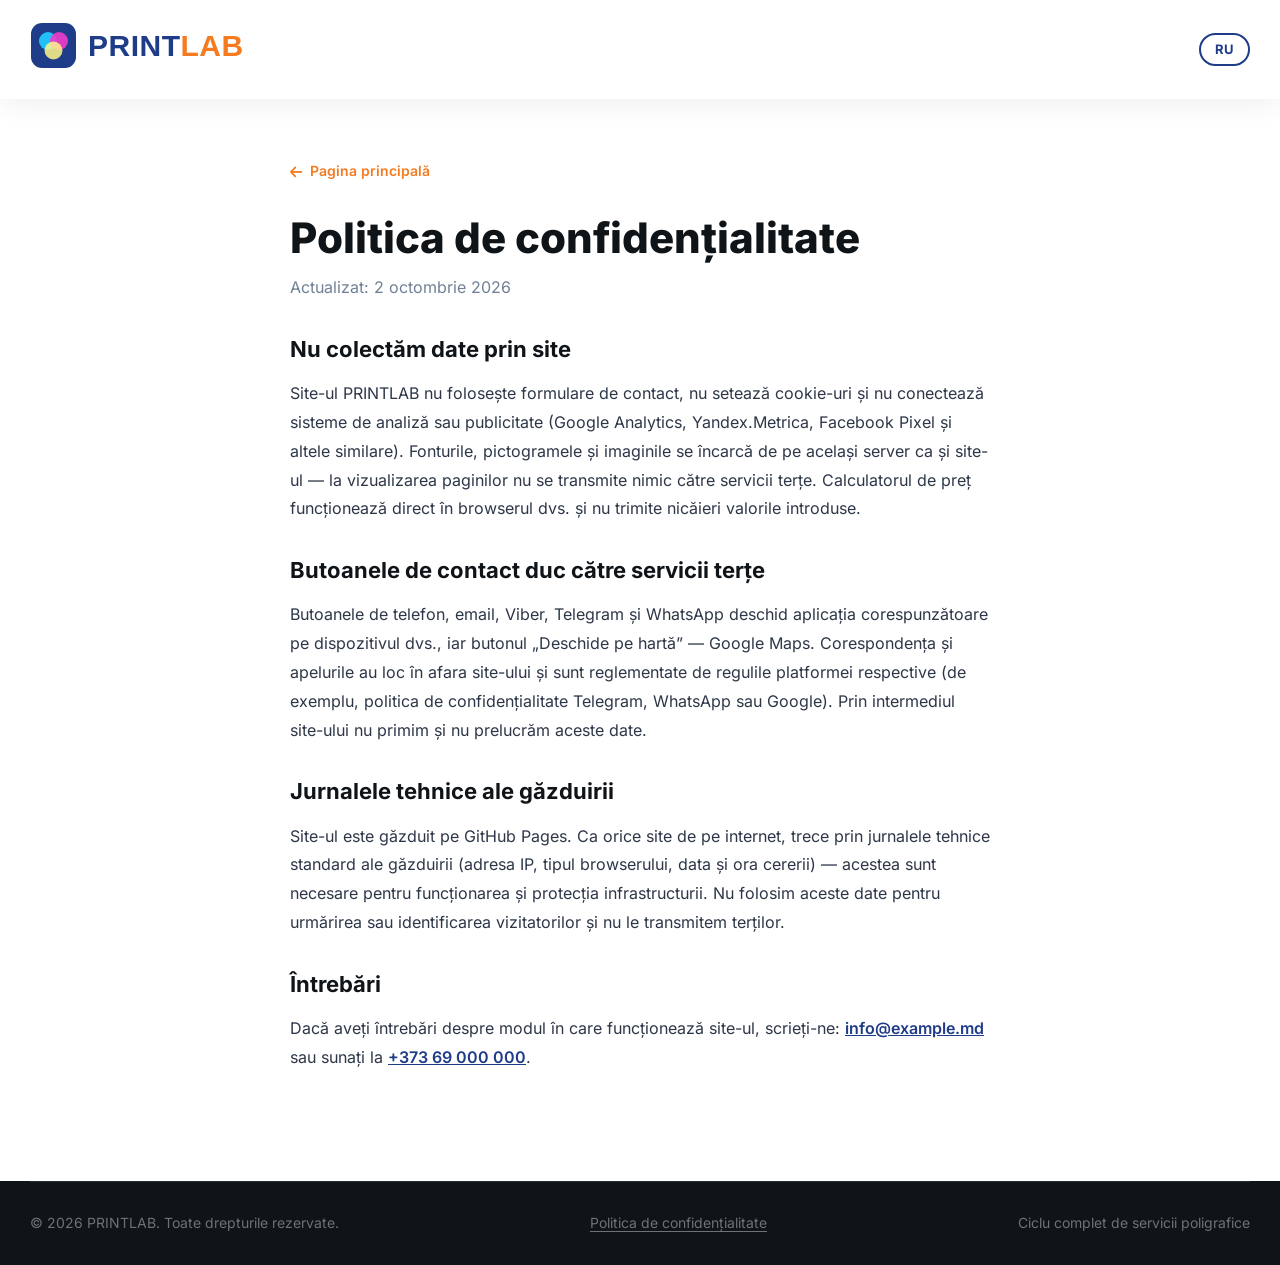
==== privacy-ro.html @ f070ddbd "Add files via upload" ====
<!DOCTYPE html>
<html lang="ro">

<head>
  <meta charset="UTF-8">
  <meta name="viewport" content="width=device-width, initial-scale=1.0">
  <!-- Демо-шаблон: не индексировать. Клиенту — удалить эту строку (см. DEMO-CHECKLIST.md) -->
  <meta name="robots" content="noindex, nofollow">
  <link rel="canonical" href="https://webonix-md.github.io/print/privacy-ro.html">
  <link rel="alternate" hreflang="ru" href="https://webonix-md.github.io/print/privacy.html">
  <link rel="alternate" hreflang="ro" href="https://webonix-md.github.io/print/privacy-ro.html">
  <meta name="description" content="Ce date colectează (și ce nu colectează) site-ul — pe scurt și sincer.">
  <title>Politica de confidențialitate — PRINTLAB</title>
  <link rel="icon" type="image/svg+xml" href="favicon.svg">
  <link rel="icon" type="image/x-icon" href="favicon.ico">
  <link rel="stylesheet" href="icons.css">
  <link rel="stylesheet" href="style.css">
</head>

<body class="privacy-body">
  <header class="privacy-header">
    <div class="privacy-header-inner">
      <a href="ro.html" class="logo">
        <img class="logo-img" src="img/logo.svg" width="274" height="51" alt="PRINTLAB — logo">
      </a>
      <a href="privacy.html" class="privacy-lang" hreflang="ru" lang="ru">RU</a>
    </div>
  </header>

  <main class="privacy">
    <a href="ro.html" class="privacy-back"><i class="fas fa-arrow-left"></i> Pagina principală</a>
    <h1>Politica de confidențialitate</h1>
    <p class="privacy-updated">Actualizat: 2 octombrie 2026</p>

    <h2>Nu colectăm date prin site</h2>
    <p>Site-ul <span data-site="brand">PRINTLAB</span> nu folosește formulare de contact, nu setează cookie-uri și nu
      conectează sisteme de analiză sau publicitate (Google Analytics, Yandex.Metrica, Facebook Pixel și altele
      similare). Fonturile, pictogramele și imaginile se încarcă de pe același server ca și site-ul — la vizualizarea
      paginilor nu se transmite nimic către servicii terțe. Calculatorul de preț funcționează direct în browserul dvs.
      și nu trimite nicăieri valorile introduse.</p>

    <h2>Butoanele de contact duc către servicii terțe</h2>
    <p>Butoanele de telefon, email, Viber, Telegram și WhatsApp deschid aplicația corespunzătoare pe dispozitivul dvs.,
      iar butonul „Deschide pe hartă” — Google Maps. Corespondența și apelurile au loc în afara site-ului și sunt
      reglementate de regulile platformei respective (de exemplu, politica de confidențialitate Telegram, WhatsApp sau
      Google). Prin intermediul site-ului nu primim și nu prelucrăm aceste date.</p>

    <h2>Jurnalele tehnice ale găzduirii</h2>
    <p>Site-ul este găzduit pe GitHub Pages. Ca orice site de pe internet, trece prin jurnalele tehnice standard ale
      găzduirii (adresa IP, tipul browserului, data și ora cererii) — acestea sunt necesare pentru funcționarea și
      protecția infrastructurii. Nu folosim aceste date pentru urmărirea sau identificarea vizitatorilor și nu le
      transmitem terților.</p>

    <h2>Întrebări</h2>
    <p>Dacă aveți întrebări despre modul în care funcționează site-ul, scrieți-ne:
      <a href="mailto:info@example.md" data-site-href="email" data-site="email">info@example.md</a> sau sunați la
      <a href="tel:+37369000000" data-site-href="phone" data-site="phone">+373 69 000 000</a>.</p>
  </main>

  <footer class="footer">
    <div class="footer-bottom">
      <p>&copy; <span data-site="year">2026</span> <span data-site="brand">PRINTLAB</span>. Toate drepturile rezervate.</p>
      <p><a href="privacy-ro.html">Politica de confidențialitate</a></p>
      <p>Ciclu complet de servicii poligrafice</p>
    </div>
  </footer>

  <script src="js/site-data.js"></script>
</body>

</html>
---- icons.css ----
/*!
 * Font Awesome Free 6.4.0 — локальный сабсет (только используемые иконки)
 * License - https://fontawesome.com/license/free (Icons: CC BY 4.0, Fonts: SIL OFL 1.1, Code: MIT License)
 * Copyright 2023 Fonticons, Inc.
 * Нужна новая иконка: добавьте её в fonts/fa-*-subset.woff2 (pyftsubset) и правило ниже.
 */
@font-face{font-family:"Font Awesome 6 Free";font-style:normal;font-weight:900;font-display:block;src:url(fonts/fa-solid-subset.woff2) format("woff2")}
@font-face{font-family:"Font Awesome 6 Brands";font-style:normal;font-weight:400;font-display:block;src:url(fonts/fa-brands-subset.woff2) format("woff2")}
.fa,.fab,.fas{-moz-osx-font-smoothing:grayscale;-webkit-font-smoothing:antialiased;display:var(--fa-display,inline-block);font-style:normal;font-variant:normal;line-height:1;text-rendering:auto}
.fa,.fas{font-family:"Font Awesome 6 Free";font-weight:900}
.fab{font-family:"Font Awesome 6 Brands";font-weight:400}
.fa-box:before{content:"\f466"}
.fa-check:before{content:"\f00c"}
.fa-clock:before{content:"\f017"}
.fa-cogs:before{content:"\f085"}
.fa-comments:before{content:"\f086"}
.fa-cut:before{content:"\f0c4"}
.fa-envelope:before{content:"\f0e0"}
.fa-expand:before{content:"\f065"}
.fa-file-alt:before{content:"\f15c"}
.fa-images:before{content:"\f302"}
.fa-laptop:before{content:"\f109"}
.fa-map-marker-alt:before{content:"\f3c5"}
.fa-phone:before{content:"\f095"}
.fa-phone-alt:before{content:"\f879"}
.fa-print:before{content:"\f02f"}
.fa-search:before{content:"\f002"}
.fa-star:before{content:"\f005"}
.fa-th-large:before{content:"\f009"}
.fa-external-link-alt:before{content:"\f35d"}
.fa-arrow-left:before{content:"\f060"}
.fa-telegram:before{content:"\f2c6"}
.fa-viber:before{content:"\f409"}
.fa-whatsapp:before{content:"\f232"}
---- style.css ----
/* Inter (variable 300–900), cyrillic — локально, без Google Fonts */
@font-face {
  font-family: 'Inter';
  font-style: normal;
  font-weight: 300 900;
  font-display: swap;
  src: url('fonts/inter-cyrillic.woff2') format('woff2');
  unicode-range: U+0301, U+0400-045F, U+0490-0491, U+04B0-04B1, U+2116;
}

/* Inter (variable 300–900), latin-ext — локально, без Google Fonts */
@font-face {
  font-family: 'Inter';
  font-style: normal;
  font-weight: 300 900;
  font-display: swap;
  src: url('fonts/inter-latin-ext.woff2') format('woff2');
  unicode-range: U+0100-02BA, U+02BD-02C5, U+02C7-02CC, U+02CE-02D7, U+02DD-02FF, U+0304, U+0308, U+0329, U+1D00-1DBF, U+1E00-1E9F, U+1EF2-1EFF, U+2020, U+20A0-20AB, U+20AD-20C0, U+2113, U+2C60-2C7F, U+A720-A7FF;
}

/* Inter (variable 300–900), latin — локально, без Google Fonts */
@font-face {
  font-family: 'Inter';
  font-style: normal;
  font-weight: 300 900;
  font-display: swap;
  src: url('fonts/inter-latin.woff2') format('woff2');
  unicode-range: U+0000-00FF, U+0131, U+0152-0153, U+02BB-02BC, U+02C6, U+02DA, U+02DC, U+0304, U+0308, U+0329, U+2000-206F, U+20AC, U+2122, U+2191, U+2193, U+2212, U+2215, U+FEFF, U+FFFD;
}
* {
  margin: 0;
  padding: 0;
  box-sizing: border-box;
}

:root {
  --primary: #1F3C88;
  --primary-light: #2c5282;
  --accent: #F47B20;
  --accent-light: #ff8c5a;
  --dark: #0f1419;
  --text: #2d3748;
  --text-light: #718096;
  --bg: #f7fafc;
  --white: #ffffff;
  --success: #48bb78;
}

html {
  scroll-behavior: smooth;
}

body {
  font-family: 'Inter', sans-serif;
  color: var(--text);
  line-height: 1.6;
  background: var(--bg);
}

.visually-hidden {
  position: absolute;
  overflow: hidden;
  margin: -1px;
  border: 0;
  padding: 0;
  width: 1px;
  height: 1px;
  clip: rect(0 0 0 0);
}

/* Header */
.header {
  position: fixed;
  top: 0;
  left: 0;
  right: 0;
  background: rgba(255, 255, 255, 0.98);
  backdrop-filter: blur(20px);
  box-shadow: 0 2px 30px rgba(0, 0, 0, 0.08);
  z-index: 1000;
}

.header-top {
  background: var(--primary);
  color: white;
  padding: 8px 0;
  font-size: 14px;
}

.header-top-container {
  max-width: 1460px;
  margin: 0 auto;
  padding: 0 30px;
  display: flex;
  justify-content: space-between;
  align-items: center;
  gap: 70px;
}

.header-top-left {
  display: flex;
  gap: 30px;
}

.header-top-left span {
  display: flex;
  align-items: center;
  gap: 8px;
}

.header-main {
  max-width: 1460px;
  margin: 0 auto;
  padding: 20px 30px;
  display: flex;
  justify-content: space-between;
  align-items: center;
}

.header-top-right {
  display: flex;
  gap: 10px;
}

.fab {
  color: var(--white);
  font-size: 16px;
}

.schedule,
.address {
  display: flex;
  column-gap: 10px;
  align-items: start;
}

.schedule i,
.address i {
  padding-top: 3px;
}

.logo-img {
  width: 100%;
}

.nav {
  display: flex;
  gap: 35px;
}

.nav a {
  text-decoration: none;
  color: var(--text);
  font-weight: 600;
  font-size: 14px;
  transition: all 0.3s;
  position: relative;
  text-transform: uppercase;
  letter-spacing: 0.5px;
}

.nav a:hover {
  color: var(--accent);
}

.nav a::after {
  content: '';
  position: absolute;
  bottom: -5px;
  left: 0;
  width: 0;
  height: 2px;
  background: var(--accent);
  transition: width 0.3s;
}

.nav a:hover::after {
  width: 100%;
}

.header-actions {
  display: flex;
  align-items: center;
  gap: 20px;
}

.phone-block {
  text-align: right;
}

.phone-number {
  font-size: 18px;
  font-weight: 700;
  color: var(--primary);
  text-decoration: none;
  display: block;
}

.phone-number:hover {
  color: var(--accent);
}

@media (max-width: 550px) {
  .phone-number {
    display: none;
  }
}

.phone-label {
  font-size: 11px;
  color: var(--text-light);
}

.btn {
  padding: 14px 28px;
  border-radius: 8px;
  font-weight: 600;
  font-size: 14px;
  cursor: pointer;
  transition: all 0.3s;
  border: none;
  text-decoration: none;
  display: inline-flex;
  align-items: center;
  gap: 8px;
}

.btn-primary {
  background: linear-gradient(135deg, var(--accent), var(--accent-light));
  color: var(--white);
  box-shadow: 0 8px 25px rgba(255, 107, 53, 0.3);
}

.btn-primary:hover {
  transform: translateY(-2px);
  box-shadow: 0 12px 35px rgba(255, 107, 53, 0.4);
}

.btn-outline {
  background: transparent;
  color: var(--primary);
  border: 2px solid var(--primary);
}

.btn-outline:hover {
  background: var(--primary);
  color: var(--white);
}

.btn-large {
  padding: 18px 36px;
  font-size: 16px;
}

.burger {
  display: none;
  flex-direction: column;
  gap: 6px;
  cursor: pointer;
}

.burger span {
  width: 28px;
  height: 3px;
  background: var(--primary);
  border-radius: 3px;
  transition: all 0.3s;
}

.mobile-menu {
  position: fixed;
  top: 135px;
  left: 0;
  right: 0;
  background: var(--white);
  padding: 30px;
  padding-top: 60px;
  box-shadow: 0 20px 50px rgba(0, 0, 0, 0.1);
  transform: translateY(-150%);
  opacity: 0;
  visibility: hidden;
  transition: all 0.4s ease;
  z-index: 999;
}

.mobile-menu.active {
  transform: translateY(0);
  opacity: 1;
  visibility: visible;
}

.mobile-menu a {
  display: block;
  padding: 15px 0;
  border-bottom: 1px solid #eee;
  text-decoration: none;
  color: var(--text);
  font-weight: 600;
  text-align: center;
}

/* Hero */
.hero {
  background: linear-gradient(135deg, var(--primary) 0%, var(--primary-light) 50%, #1a365d 100%);
  padding: 180px 30px 100px;
  position: relative;
  overflow: hidden;
}

.hero-img {
  position: absolute;
  top: 136px;
  right: 0;
}

.hero-container {
  max-width: 1400px;
  margin: 0 auto;
  z-index: 1;
}

.hero-content {
  max-width: 600px;

}

.hero-badge {
  display: inline-flex;
  align-items: center;
  gap: 10px;
  background: rgba(255, 255, 255, 0.1);
  backdrop-filter: blur(10px);
  padding: 10px 20px;
  border-radius: 50px;
  color: var(--accent-light);
  font-size: 14px;
  font-weight: 600;
  margin-bottom: 30px;
  border: 1px solid rgba(255, 255, 255, 0.2);
}

.hero h1 {
  font-size: 56px;
  font-weight: 700;
  color: var(--white);
  line-height: 1.1;
  margin-bottom: 24px;
}

.hero h1 span {
  color: var(--accent);
  position: relative;
}

.hero-description {
  font-size: 18px;
  color: rgba(255, 255, 255, 0.85);
  margin-bottom: 40px;
  line-height: 1.8;
}

.hero-features {
  display: flex;
  gap: 40px;
  flex-wrap: wrap;
}

.hero-feature {
  display: flex;
  align-items: center;
  gap: 12px;
  color: rgba(255, 255, 255, 0.9);
  font-size: 14px;
  font-weight: 300;
}

.hero-feature i {
  width: 40px;
  height: 40px;
  border-radius: 10px;
  display: flex;
  align-items: center;
  justify-content: center;
  color: var(--accent);
  font-size: 18px;
}

.hero-buttons {
  display: flex;
  gap: 20px;
  flex-wrap: wrap;
}

.hero-image {
  position: relative;
}

.hero-image img {
  width: 100%;
  border-radius: 24px;
  box-shadow: 0 50px 100px rgba(0, 0, 0, 0.4);
}

.section-header {
  text-align: center;
  max-width: 700px;
  margin: 0 auto 80px;
}

.section-tag {
  display: inline-flex;
  align-items: center;
  gap: 8px;
  padding: 10px 24px;
  background: rgba(255, 107, 53, 0.1);
  color: var(--accent);
  border-radius: 50px;
  font-weight: 700;
  font-size: 13px;
  margin-bottom: 20px;
  text-transform: uppercase;
  letter-spacing: 1px;
}

.contact-tag {
  justify-self: center;
  display: flex;
}

.section-title {
  font-size: 42px;
  font-weight: 800;
  color: var(--dark);
  margin-bottom: 20px;
  line-height: 1.2;
}

.section-subtitle {
  font-size: 18px;
  color: var(--text-light);
}



/* Services */
.services {
  padding: 100px 30px;
  background: var(--bg);
}

.services-grid {
  max-width: 1400px;
  margin: 0 auto;
  display: grid;
  grid-template-columns: repeat(4, 1fr);
  gap: 25px;
}

.service-card {
  background: var(--white);
  border-radius: 20px;
  overflow: hidden;
  box-shadow: 0 10px 40px rgba(0, 0, 0, 0.06);
  transition: all 0.4s ease;

}

.service-card:hover {
  transform: translateY(-20px);
  box-shadow: 0 30px 60px rgba(0, 0, 0, 0.12);
}

.service-img {
  width: 100%;
  height: auto;
  object-fit: cover;
  transition: all 0.4s ease;
}

.service-img-mob {
  display: none;
}

.service-content {
  padding: 25px;
}

.service-content h3 {
  font-size: 20px;
  font-weight: 700;
  color: var(--dark);
  margin-bottom: 10px;
}

.service-content p {
  font-size: 15px;
  color: var(--text-light);
  margin-bottom: 15px;
  line-height: 1.6;
}

.service-features {
  list-style: none;
  margin-bottom: 20px;
}

.service-features li {
  font-size: 14px;
  color: var(--text);
  padding: 4px 0;
  display: flex;
  align-items: center;
  gap: 8px;
}

.service-features li i {
  color: var(--success);
  font-size: 10px;
}

.service-btn {
  width: 100%;
  padding: 12px;
  background: var(--primary);
  color: white;
  border: none;
  border-radius: 8px;
  font-weight: 600;
  font-size: 14px;
  text-align: center;
}

/* Process */
.process {
  padding: 100px 30px;
  background: var(--white);
}

.process-grid {
  max-width: 1400px;
  margin: 0 auto;
  display: grid;
  grid-template-columns: repeat(5, 1fr);
  gap: 20px;
}

.process-card {
  background: var(--white);
  padding: 40px 20px;
  border-radius: 20px;
  text-align: center;
  box-shadow: 0 10px 40px rgba(0, 0, 0, 0.08);
  transition: all 0.4s ease;
  position: relative;
  border: 2px solid transparent;
}

.process-card:hover {
  transform: translateY(-20px);
  border-color: var(--accent);
  box-shadow: 0 30px 60px rgba(0, 0, 0, 0.15);
}

.process-number {
  position: absolute;
  top: -20px;
  left: 50%;
  transform: translateX(-50%);
  width: 50px;
  height: 50px;
  background: linear-gradient(135deg, #ff4603, var(--accent));
  border-radius: 50%;
  display: flex;
  align-items: center;
  justify-content: center;
  color: white;
  font-weight: 800;
  font-size: 20px;
  box-shadow: 0 10px 30px rgba(255, 107, 53, 0.4);
}

.process-icon {
  width: 80px;
  height: 80px;
  background: linear-gradient(135deg, rgba(30, 58, 95, 0.1), rgba(255, 107, 53, 0.1));
  border-radius: 20px;
  display: flex;
  align-items: center;
  justify-content: center;
  margin: 20px auto 25px;
  font-size: 32px;
  color: var(--primary);
  transition: all 0.3s;
}

.process-card:hover .process-icon {
  background: linear-gradient(135deg, #ff4603, var(--accent));
  color: var(--white);
}

.process-card h3 {
  font-size: 18px;
  font-weight: 700;
  color: var(--dark);
  margin-bottom: 12px;
}

.process-card p {
  font-size: 14px;
  color: var(--text-light);
  line-height: 1.7;
}

/* Equipment */
.equipment {
  padding: 100px 30px;
  background: var(--white);
}

.equipment-container {
  max-width: 1400px;
  margin: 0 auto;
  display: grid;
  grid-template-columns: 1fr 1fr;
  gap: 80px;
  align-items: center;
}

.equipment-content h2 {
  font-size: 42px;
  font-weight: 800;
  color: var(--dark);
  margin-bottom: 24px;
  line-height: 1.2;
}

.equipment-content h2 span {
  color: var(--accent);
}

.equipment-content>p {
  font-size: 16px;
  color: var(--text-light);
  margin-bottom: 40px;
  line-height: 1.8;
}

.equipment-list {
  display: flex;
  flex-direction: column;
  gap: 20px;
}

.equipment-item {
  display: flex;
  gap: 20px;
  padding: 20px;
  background: var(--bg);
  border-radius: 16px;
  transition: all 0.3s;
  border-left: 4px solid transparent;
  border-bottom: 4px solid transparent;
}

.equipment-item:hover {
  border-left-color: var(--accent);
  border-bottom-color: var(--accent);
  transform: translateX(20px);
}

.equipment-icon {
  width: 50px;
  height: 50px;
  background: linear-gradient(135deg, #ff4603, var(--accent));
  border-radius: 12px;
  display: flex;
  align-items: center;
  justify-content: center;
  color: white;
  font-size: 20px;
  flex-shrink: 0;
}

.equipment-info h4 {
  font-size: 18px;
  font-weight: 700;
  color: var(--dark);

}

.equipment-info p {
  font-size: 14px;
  color: var(--text-light);
}

.equipment-image img {
  width: 100%;
  border-radius: 24px;
  box-shadow: 0 30px 60px rgba(0, 0, 0, 0.15);
}

/* Portfolio */
.portfolio {
  padding: 100px 30px;
  background: var(--bg);
}

.portfolio-grid {
  max-width: 1400px;
  margin: 0 auto;
  display: grid;
  grid-template-columns: repeat(4, 1fr);
  gap: 20px;
}

.portfolio-item {
  position: relative;
  border-radius: 16px;
  overflow: hidden;
  aspect-ratio: 1;
  cursor: pointer;
}

.portfolio-item img {
  width: 100%;
  height: 100%;
  object-fit: cover;
  transition: transform 0.5s;
}

.portfolio-item:hover img {
  transform: scale(1.1);
}

.portfolio-overlay {
  position: absolute;
  top: 0;
  left: 0;
  right: 0;
  bottom: 0;
  background: linear-gradient(to top, rgba(30, 58, 95, 0.9), transparent);
  display: flex;
  flex-direction: column;
  justify-content: flex-end;
  padding: 25px;
  opacity: 0;
  transition: opacity 0.3s;
}

.portfolio-item:hover .portfolio-overlay {
  opacity: 1;
}

.portfolio-overlay h3 {
  color: white;
  font-size: 18px;
  font-weight: 700;
  margin-bottom: 5px;
}

.portfolio-overlay p {
  color: rgba(255, 255, 255, 0.8);
  font-size: 14px;
}

/* Calculator */
.calculator {
  padding: 100px 30px;
  background: linear-gradient(135deg, var(--primary), var(--primary-light));
}

.calculator-container {
  max-width: 1000px;
  margin: 0 auto;
  background: white;
  border-radius: 30px;
  padding: 60px;
  box-shadow: 0 50px 100px rgba(0, 0, 0, 0.2);
}

.calculator h2 {
  text-align: center;
  font-size: 36px;
  font-weight: 800;
  color: var(--dark);
  margin-bottom: 10px;
}

.calculator>p {
  text-align: center;
  color: var(--text-light);
  margin-bottom: 40px;
}

.calc-form {
  display: grid;
  grid-template-columns: repeat(3, 1fr);
  gap: 25px;
  margin-bottom: 30px;
}

.calc-group {
  display: flex;
  flex-direction: column;
  gap: 8px;
}

.calc-group label {
  font-size: 14px;
  font-weight: 600;
  color: var(--dark);
}

.calc-group select, .calc-group input {
  padding: 15px;
  border: 2px solid #e2e8f0;
  border-radius: 12px;
  font-size: 15px;
  font-family: inherit;
}

.calc-group select:focus, .calc-group input:focus {
  outline: none;
  border-color: var(--accent);
}

.calc-result {
  background: var(--bg);
  padding: 30px;
  border-radius: 20px;
  display: flex;
  justify-content: space-between;
  align-items: center;
}

.calc-price {
  font-size: 14px;
  color: var(--text-light);
}

.calc-price span {
  font-size: 36px;
  font-weight: 800;
  color: var(--accent);
}

@media (max-width: 768px) {
  .calculator-container {
    padding: 20px;
  }

  .calc-result {
    padding: 20px;
    flex-direction: column;
    row-gap: 20px;
  }

  .calc-price,
  .calc-result button,
  .calc-result a {
    max-width: 500px;
    width: 100%;
  }
}


/* Testimonials */
.testimonials {
  padding: 100px 30px;
  background: var(--white);
}

.testimonials-grid {
  max-width: 1400px;
  margin: 0 auto;
  display: grid;
  grid-template-columns: repeat(3, 1fr);
  gap: 30px;
}

.testimonial-card {
  background: var(--bg);
  padding: 40px;
  border-radius: 24px;
  position: relative;
}

.testimonial-card::before {
  content: '"';
  position: absolute;
  top: 20px;
  right: 30px;
  font-size: 80px;
  color: var(--accent);
  opacity: 0.2;
  font-family: Georgia, serif;
  line-height: 1;
}

.testimonial-header {
  display: flex;
  align-items: center;
  gap: 15px;
  margin-bottom: 25px;
}

.testimonial-avatar {
  width: 60px;
  height: 60px;
  border-radius: 50%;
  object-fit: cover;
  border: 3px solid var(--accent);
}

.testimonial-info h3 {
  font-size: 18px;
  font-weight: 700;
  color: var(--dark);
}

.testimonial-stars {
  color: var(--accent);
  font-size: 14px;
  margin-top: 5px;
}

.testimonial-text {
  color: var(--text);
  font-size: 15px;
  line-height: 1.8;
  font-style: italic;
}

/* Contact */
.contact {
  padding: 100px 30px;
  background: var(--bg);
}

.contact-container {
  max-width: 1400px;
  margin: 0 auto;
}

.contact-container h2 {
  font-size: 42px;
  font-weight: 800;
  color: var(--dark);
  margin-bottom: 30px;
  text-align: center;
}

.contact-info {
  display: flex;
  justify-content: space-between;
  flex-wrap: wrap;
}

.contact-item {
  display: flex;
  align-items: flex-start;
  gap: 20px;
  margin-bottom: 30px;
}

.contact-icon {
  width: 60px;
  height: 60px;
  background: linear-gradient(135deg, #ff4603, var(--accent));
  border-radius: 16px;
  display: flex;
  align-items: center;
  justify-content: center;
  color: white;
  font-size: 24px;
  flex-shrink: 0;
}

.contact-details h3 {
  font-size: 18px;
  font-weight: 700;
  color: var(--dark);
  margin-bottom: 5px;
}

.contact-details p {
  color: var(--text-light);
  font-size: 15px;
}

.contact-link {
  color: inherit;
  text-decoration: none;
}

.contact-link:hover {
  color: var(--accent);
}

.contact-form {
  background: white;
  padding: 50px;
  border-radius: 24px;
  box-shadow: 0 20px 60px rgba(0, 0, 0, 0.08);
}

.contact-form h3 {
  font-size: 24px;
  font-weight: 700;
  color: var(--dark);
  margin-bottom: 30px;
}

.form-row {
  display: grid;
  grid-template-columns: 1fr 1fr;
  gap: 20px;
  margin-bottom: 20px;
}

.form-group {
  margin-bottom: 20px;
}

.form-group label {
  display: block;
  margin-bottom: 8px;
  font-weight: 600;
  color: var(--dark);
  font-size: 14px;
}

.form-group input, .form-group textarea, .form-group select {
  width: 100%;
  padding: 16px;
  border: 2px solid #e2e8f0;
  border-radius: 12px;
  font-size: 15px;
  font-family: inherit;
  transition: border-color 0.3s;
}

.form-group input:focus, .form-group textarea:focus, .form-group select:focus {
  outline: none;
  border-color: var(--accent);
}

.form-group textarea {
  resize: vertical;
  min-height: 120px;
}

.map-section {
  width: 100%;
}

/* Плейсхолдер карты вместо iframe Google Maps: без сторонних запросов */
.map-placeholder {
  width: 100%;
  height: 420px;
  padding: 0 15px;
  background-color: #e9eef5;
  background-image:
    linear-gradient(rgba(31, 60, 136, 0.06) 2px, transparent 2px),
    linear-gradient(90deg, rgba(31, 60, 136, 0.06) 2px, transparent 2px),
    linear-gradient(rgba(31, 60, 136, 0.04) 1px, transparent 1px),
    linear-gradient(90deg, rgba(31, 60, 136, 0.04) 1px, transparent 1px);
  background-size: 120px 120px, 120px 120px, 24px 24px, 24px 24px;
  display: flex;
  align-items: center;
  justify-content: center;
  flex-direction: column;
  gap: 16px;
  color: #666;
  text-align: center;
}

.map-placeholder > i {
  font-size: 48px;
  color: var(--accent);
}

.map-address {
  font-size: 18px;
  font-weight: 600;
  color: var(--dark);
}

@media (max-width: 768px) {
  .map-placeholder {
    height: 320px;
  }
}

/* Footer */
.footer {
  background: var(--dark);
  color: white;
  padding: 0 30px 30px;
}

.footer-container {
  max-width: 1400px;
  margin: 0 auto;
  display: grid;
  grid-template-columns: 2fr 1fr 1fr 1fr;
  gap: 60px;
}

.footer-brand .logo {
  margin-bottom: 20px;
}

.footer-brand .logo-title {
  color: white;
}

.footer-brand p {
  color: rgba(255, 255, 255, 0.6);
  font-size: 14px;
  line-height: 1.8;
  margin-bottom: 25px;
}

.footer-social {
  display: flex;
  gap: 12px;
}

.footer-social a {
  width: 45px;
  height: 45px;
  background: rgba(255, 255, 255, 0.1);
  border-radius: 12px;
  display: flex;
  align-items: center;
  justify-content: center;
  color: white;
  font-size: 18px;
  transition: all 0.3s;
}

.footer-social a:hover {
  background: var(--accent);
  transform: translateY(-3px);
}

.footer h4 {
  font-size: 18px;
  font-weight: 700;
  margin-bottom: 25px;
  color: white;
}

.footer-links {
  list-style: none;
}

.footer-links li {
  margin-bottom: 12px;
}

.footer-links a {
  color: rgba(255, 255, 255, 0.6);
  text-decoration: none;
  font-size: 14px;
  transition: color 0.3s;
}

.footer-links a:hover {
  color: var(--accent);
}

.footer-bottom {
  max-width: 1400px;
  margin: 0 auto 0;
  padding-top: 30px;
  border-top: 1px solid rgba(255, 255, 255, 0.1);
  display: flex;
  justify-content: space-between;
  align-items: center;
  color: rgba(255, 255, 255, 0.4);
  font-size: 14px;
}

/* Ссылка на политику: без глобального a{color:inherit} была бы синей */
.footer-bottom a {
  color: inherit;
  text-decoration: underline;
  text-underline-offset: 3px;
  transition: color 0.3s;
}

.footer-bottom a:hover {
  color: var(--accent);
}

/* Переключатель RU / RO в верхней полосе */
.lang-switch {
  flex-shrink: 0;
  padding: 2px 10px;
  border: 1px solid rgba(255, 255, 255, 0.4);
  border-radius: 50px;
  color: var(--white);
  font-size: 12px;
  font-weight: 700;
  letter-spacing: 0.5px;
  text-decoration: none;
  transition: all 0.3s;
}

.lang-switch:hover {
  background: var(--accent);
  border-color: var(--accent);
}

/* На планшете и телефоне язык переключается из бургер-меню */
@media (max-width: 1024px) {
  .lang-switch {
    display: none;
  }
}

/* Responsive */
@media (max-width: 1280px) {
  .nav {
    gap: 20px;
  }

  .hero {
    padding: 180px 30px 30px;
  }

  .hero-container {
    display: flex;
  }

  .hero-img {
    position: static;
    margin-top: -40px;
    margin-right: -30px;
    width: 53%;
    height: 100%;
  }

  .hero h1 {
    font-size: 42px;
  }

  .services-grid {
    grid-template-columns: repeat(2, 1fr);
  }

  .process-grid {
    grid-template-columns: repeat(3, 1fr);
  }

  .equipment-container {
    grid-template-columns: 1fr;
  }

  .portfolio-grid {
    grid-template-columns: repeat(2, 1fr);
  }
}

@media (max-width: 1024px) {
  .header-top-right {
    display: none;
  }

  .header-top-right-mob {
    display: block;
  }

  .fab-mob {
    color: var(--text);
    font-size: 16px;
  }

  .nav {
    display: none;
  }

  .header-actions {
    margin-left: auto;
    margin-right: 30px;
  }

  .burger {
    display: flex;
  }

  .hero-features {
    display: none;
  }

  .services-grid {
    gap: 15px;
  }

  .service-card:hover {
    transform: translateY(0px);
  }

  .service-img:hover {
    transform: scale(1.1);
  }

  .process-card:hover {
    transform: translateY(0px);
  }

  .testimonials-grid {
    grid-template-columns: repeat(2, 1fr);
  }

  .contact-container {
    grid-template-columns: 1fr;
  }

  .footer-container {
    grid-template-columns: repeat(2, 1fr);
  }

  .calc-form {
    grid-template-columns: repeat(2, 1fr);
  }
}

@media (max-width: 900px) {
  .process-grid {
    grid-template-columns: repeat(2, 1fr);
  }
}

@media (max-width: 768px) {
  .logo {
    display: flex;
  }

  .logo-img {
    width: 70%;
  }

  .header-top {
    font-size: 12px;
  }

  .header-top-container {
    padding: 0 15px;
  }

  .header-main {
    padding: 10px 20px;
  }

  .mobile-menu {
    top: 90px;
  }

  .hero h1 {
    font-size: 40px;
  }

  .hero {
    padding: 150px 30px 50px;
  }

  .hero-container {
    justify-content: start;
    text-align: left;
  }

  .hero-description {
    margin-bottom: 24px;
  }

  .hero-features {
    justify-content: start;
    gap: 0 20px;
  }

  .hero-feature {
    min-width: 208px;
  }

  .hero-img {
    display: none;
  }

  .section-title {
    font-size: 32px;
  }

  .section-header {
    margin: 0 auto 40px;
  }

  .services,
  .equipment,
  .process,
  .portfolio,
  .testimonials,
  .contact {
    padding: 50px 15px;
  }

  .portfolio-grid {
    grid-template-columns: 1fr;
  }

  .testimonials-grid {
    grid-template-columns: 1fr;
  }

  .contact-container h2,
  .equipment-content h2 {
    font-size: 32px;
    text-align: center;
  }

  .footer-container {
    grid-template-columns: 1fr;
    text-align: center;
  }

  .footer-bottom {
    flex-direction: column;
    gap: 20px;
    text-align: center;
  }

  .calc-form {
    grid-template-columns: 1fr;
  }

  .form-row {
    grid-template-columns: 1fr;
  }

  .header-top-left {
    display: none;
  }
}

@media (max-width: 600px) {
  .process-grid {
    grid-template-columns: repeat(1, 1fr);
  }

  .services-grid {
    grid-template-columns: 1fr;
  }
}

@media (max-width: 440px) {
  .service-img {
    display: none;
  }

  .service-img-mob {
    display: flex;
    width: 100%;
    height: auto;
    transition: all 0.4s ease;
  }

  .service-img-mob:hover {
    transform: scale(1.1);
  }

  .service-features {
    display: none;
  }
}

/* Стили для плавающей кнопки */
.floating-phone {
  position: fixed;
  bottom: 30px;
  right: 30px;
  width: 60px;
  height: 60px;
  background-color: #25d366;
  /* Зеленый цвет (как у WhatsApp) или выбери свой */
  color: #fff;
  border-radius: 50%;
  display: flex;
  align-items: center;
  justify-content: center;
  font-size: 26px;
  box-shadow: 0 4px 15px rgba(0, 0, 0, 0.3);
  z-index: 9999;
  text-decoration: none;
  transition: all 0.3s ease;
}

.floating-phone:hover {
  transform: scale(1.1);
  color: #fff;
}

/* Анимация пульсации вокруг кнопки */
.pulse-ring {
  position: absolute;
  top: 0;
  left: 0;
  width: 60px;
  height: 60px;
  border: 2px solid #25d366;
  border-radius: 50%;
  animation: phone-pulse 2s infinite;
  pointer-events: none;
}

@keyframes phone-pulse {
  0% {
    transform: scale(1);
    opacity: 1;
  }

  100% {
    transform: scale(1.8);
    opacity: 0;
  }
}

/* Адаптация для мобильных (чтобы кнопка не была слишком огромной) */
@media (max-width: 768px) {
  .floating-phone {
    bottom: 20px;
    right: 20px;
    width: 50px;
    height: 50px;
    font-size: 22px;
  }

  .pulse-ring {
    width: 50px;
    height: 50px;
  }
}


/* Страница политики конфиденциальности */
.privacy-body {
  background: var(--white);
}

.privacy-header {
  background: var(--white);
  box-shadow: 0 2px 30px rgba(0, 0, 0, 0.08);
}

.privacy-header-inner {
  max-width: 1460px;
  margin: 0 auto;
  padding: 20px 30px;
  display: flex;
  justify-content: space-between;
  align-items: center;
}

.privacy-header .logo-img {
  width: auto;
  max-width: 100%;
  height: auto;
}

.privacy-lang {
  padding: 4px 14px;
  border: 2px solid var(--primary);
  border-radius: 50px;
  color: var(--primary);
  font-size: 13px;
  font-weight: 700;
  text-decoration: none;
  transition: all 0.3s;
}

.privacy-lang:hover {
  background: var(--primary);
  color: var(--white);
}

.privacy {
  max-width: 760px;
  margin: 0 auto;
  padding: 60px 30px 80px;
}

.privacy-back {
  display: inline-flex;
  align-items: center;
  gap: 8px;
  margin-bottom: 30px;
  color: var(--accent);
  font-weight: 600;
  font-size: 14px;
  text-decoration: none;
}

.privacy-back:hover {
  color: var(--primary);
}

.privacy h1 {
  font-size: 42px;
  font-weight: 800;
  color: var(--dark);
  line-height: 1.2;
  margin-bottom: 10px;
}

.privacy-updated {
  color: var(--text-light);
  font-size: 14px;
  margin-bottom: 40px;
}

.privacy h2 {
  font-size: 22px;
  font-weight: 700;
  color: var(--dark);
  margin: 0 0 12px;
}

.privacy p {
  font-size: 16px;
  line-height: 1.8;
  margin-bottom: 30px;
}

.privacy a:not(.privacy-back) {
  color: var(--primary);
  font-weight: 600;
}

.privacy a:not(.privacy-back):hover {
  color: var(--accent);
}

@media (max-width: 768px) {
  .privacy-header-inner {
    padding: 10px 20px;
  }

  .privacy-header .logo-img {
    width: 190px;
  }

  .privacy {
    padding: 40px 15px 60px;
  }

  .privacy h1 {
    font-size: 26px;
    overflow-wrap: break-word;
    hyphens: auto;
  }
}
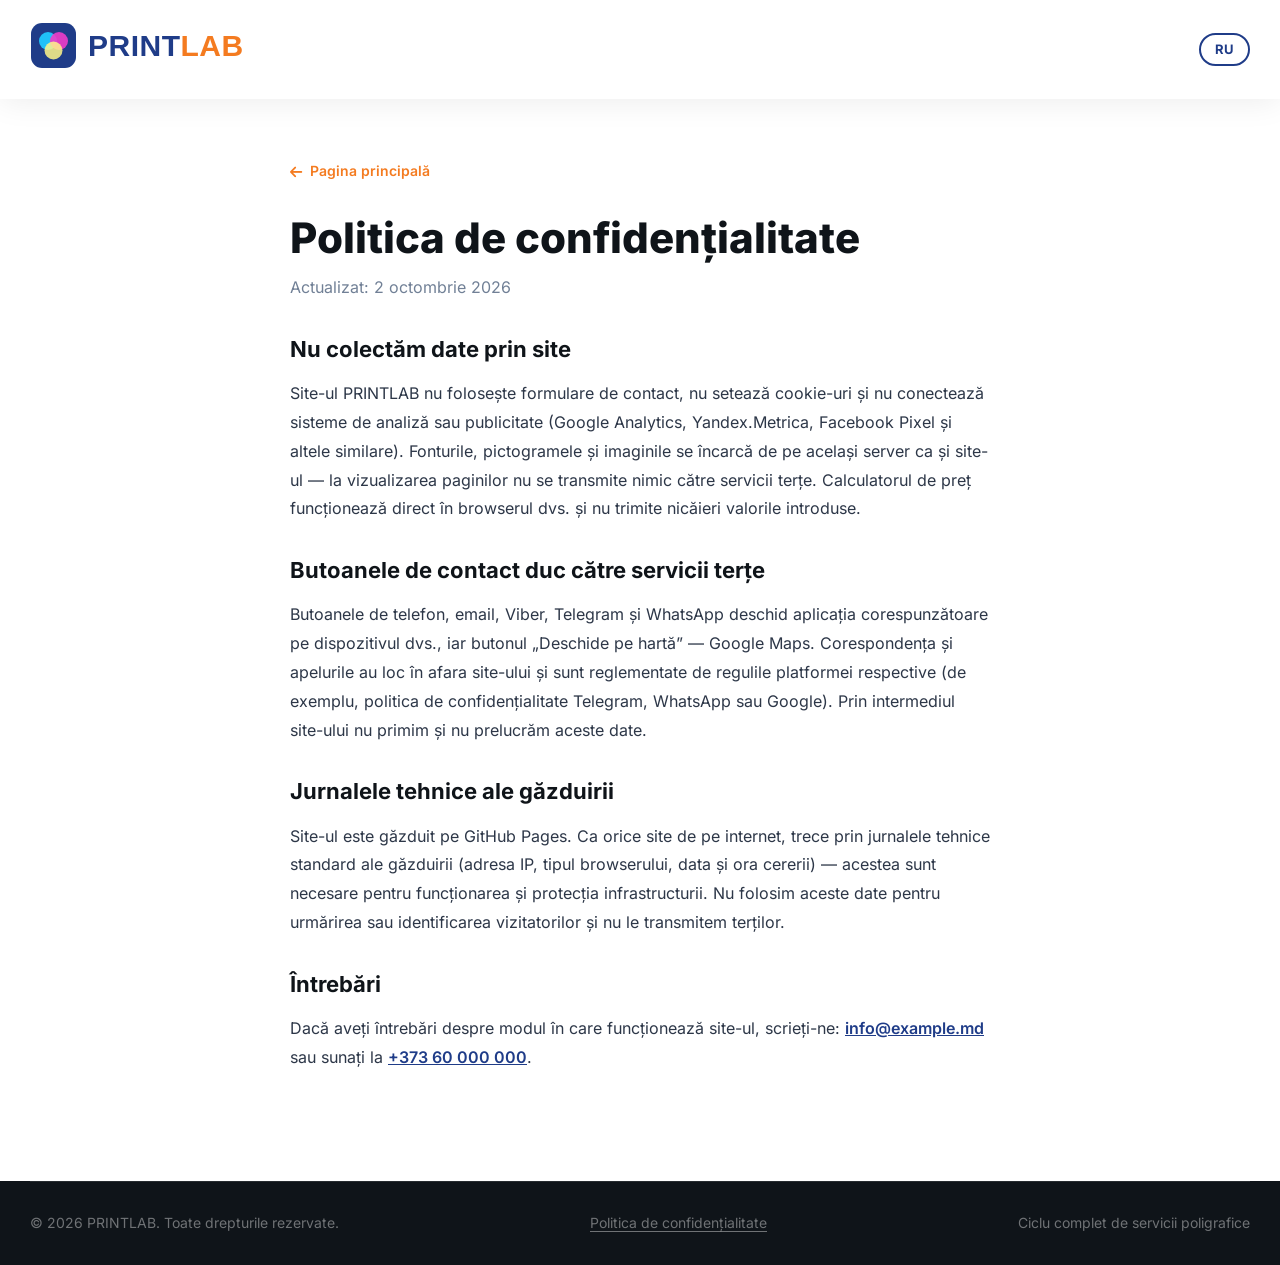
==== commit 9b23d4e1: "Add files via upload" ====
--- a/privacy-ro.html
+++ b/privacy-ro.html
@@ -54,7 +54,7 @@
     <h2>Întrebări</h2>
     <p>Dacă aveți întrebări despre modul în care funcționează site-ul, scrieți-ne:
       <a href="mailto:info@example.md" data-site-href="email" data-site="email">info@example.md</a> sau sunați la
-      <a href="tel:+37369000000" data-site-href="phone" data-site="phone">+373 69 000 000</a>.</p>
+      <a href="tel:+37360000000" data-site-href="phone" data-site="phone">+373 60 000 000</a>.</p>
   </main>
 
   <footer class="footer">
